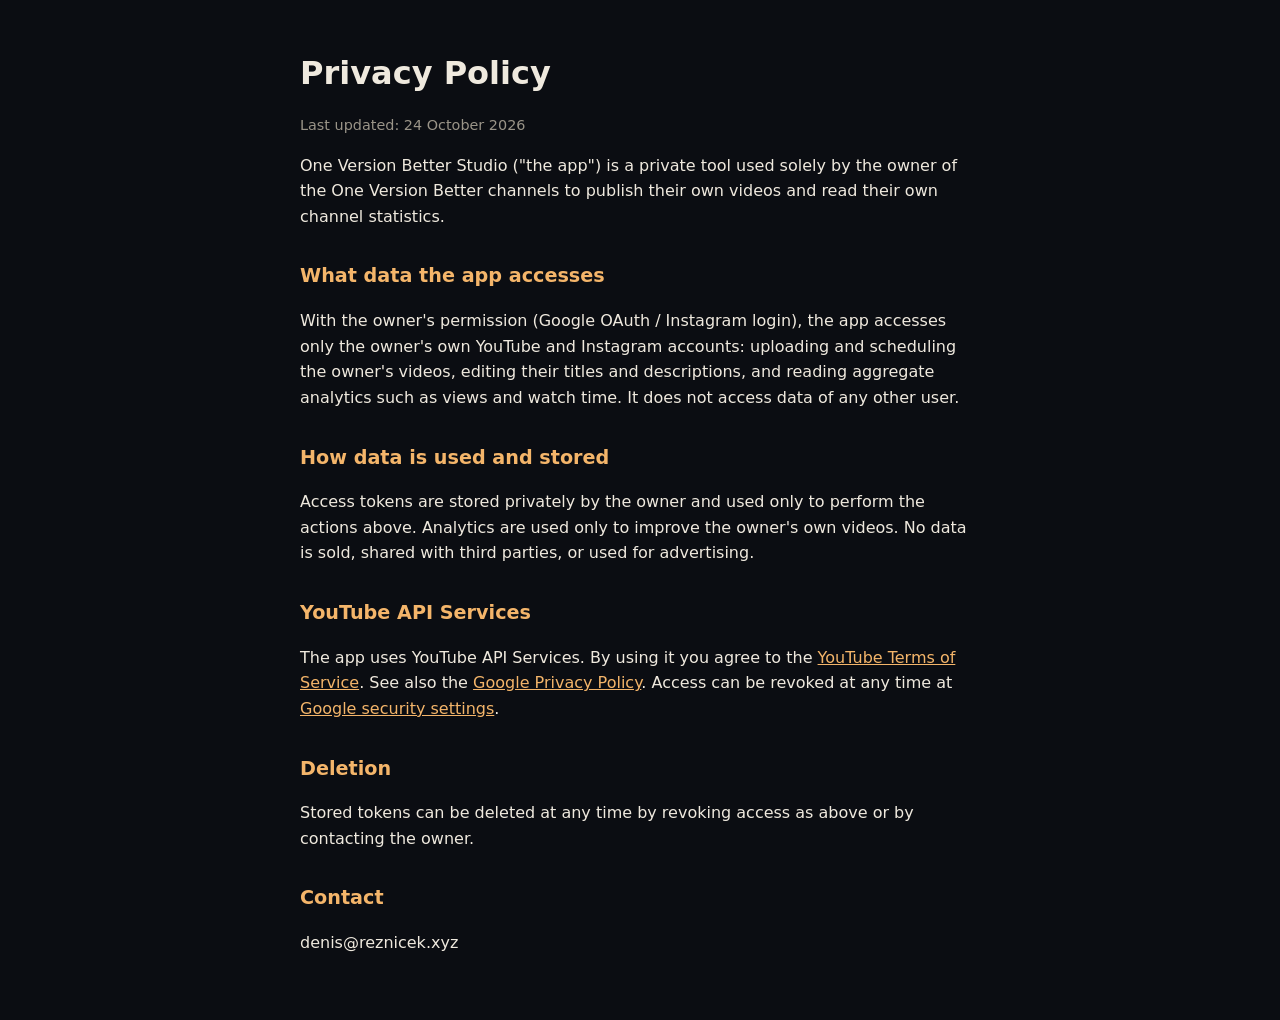
==== privacy.html @ 56f419a1 "Studio site: home, privacy, terms Co-Authored-By: Claude Opus 5.5 <noreply@anthropic.com>" ====
<!doctype html><html lang="en"><head><meta charset="utf-8"><meta name="viewport" content="width=device-width,initial-scale=1">
<title>Privacy Policy – One Version Better Studio</title><link rel="stylesheet" href="style.css"></head><body><main>
<h1>Privacy Policy</h1><p class="small">Last updated: 24 October 2026</p>
<p>One Version Better Studio ("the app") is a private tool used solely by the owner of the One Version Better channels to publish their own videos and read their own channel statistics.</p>
<h2>What data the app accesses</h2>
<p>With the owner's permission (Google OAuth / Instagram login), the app accesses only the owner's own YouTube and Instagram accounts: uploading and scheduling the owner's videos, editing their titles and descriptions, and reading aggregate analytics such as views and watch time. It does not access data of any other user.</p>
<h2>How data is used and stored</h2>
<p>Access tokens are stored privately by the owner and used only to perform the actions above. Analytics are used only to improve the owner's own videos. No data is sold, shared with third parties, or used for advertising.</p>
<h2>YouTube API Services</h2>
<p>The app uses YouTube API Services. By using it you agree to the <a href="https://www.youtube.com/t/terms">YouTube Terms of Service</a>. See also the <a href="https://policies.google.com/privacy">Google Privacy Policy</a>. Access can be revoked at any time at <a href="https://security.google.com/settings/security/permissions">Google security settings</a>.</p>
<h2>Deletion</h2>
<p>Stored tokens can be deleted at any time by revoking access as above or by contacting the owner.</p>
<h2>Contact</h2><p>denis@reznicek.xyz</p>
</main></body></html>
---- style.css ----
:root{--bg:#0b0d12;--fg:#efe9de;--muted:#9a9488;--amber:#f4b56a}
body{margin:0;background:var(--bg);color:var(--fg);font:16px/1.6 system-ui,-apple-system,sans-serif}
main{max-width:680px;margin:0 auto;padding:48px max(16px,env(safe-area-inset-left))}
h1{font-size:2rem;margin:0 0 .5rem}h2{font-size:1.2rem;margin-top:2rem;color:var(--amber)}
a{color:var(--amber)}p.small{color:var(--muted);font-size:.9rem}
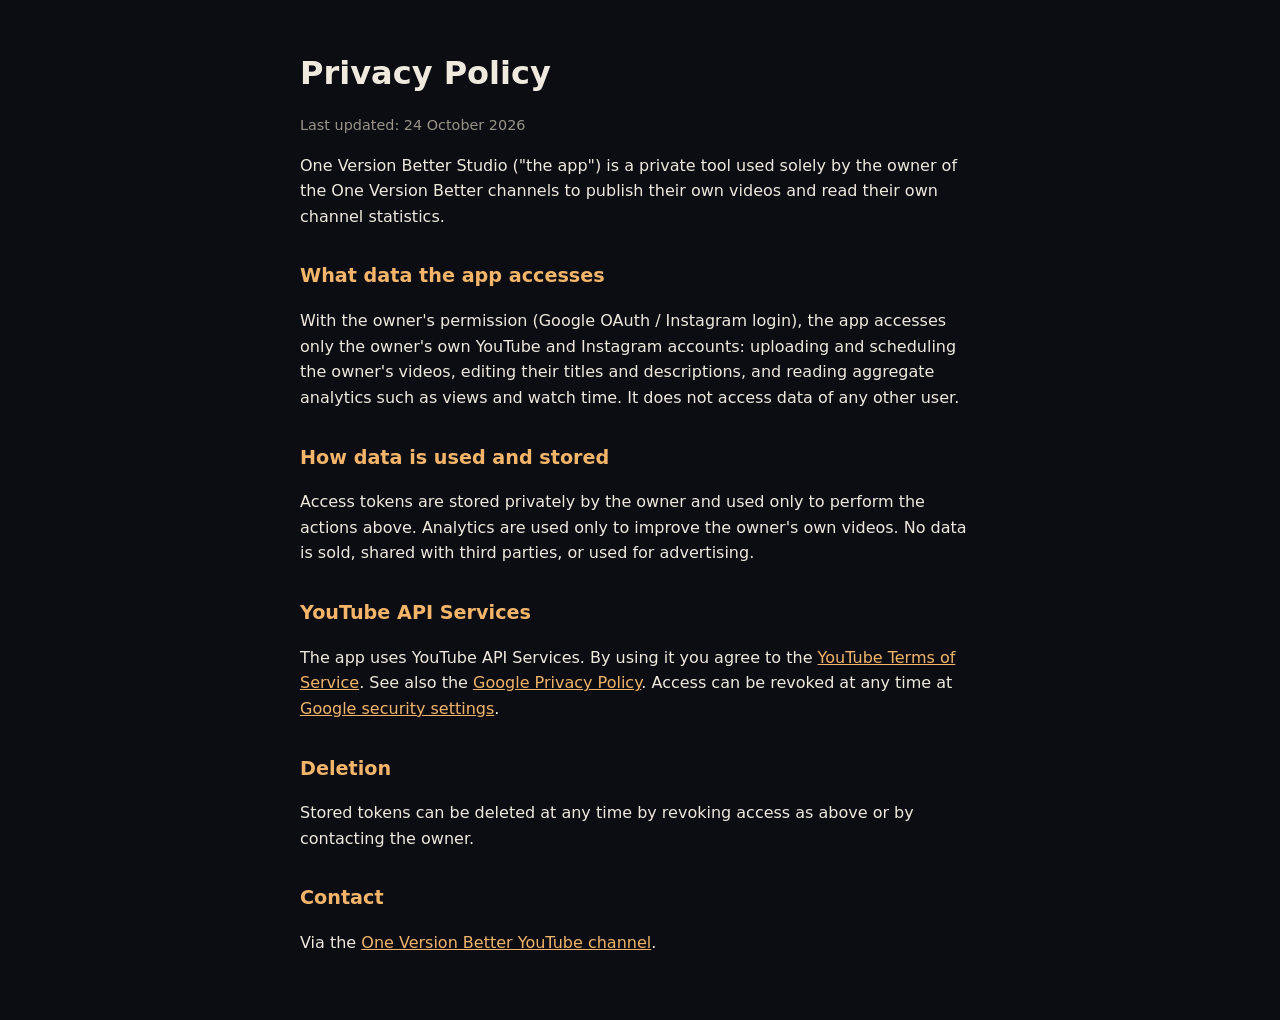
==== commit cf72eafc: "Remove personal email from public pages Co-Authored-By: Claude Opus 5.5 <noreply@anthropic.com>" ====
--- a/privacy.html
+++ b/privacy.html
@@ -10,5 +10,5 @@
 <p>The app uses YouTube API Services. By using it you agree to the <a href="https://www.youtube.com/t/terms">YouTube Terms of Service</a>. See also the <a href="https://policies.google.com/privacy">Google Privacy Policy</a>. Access can be revoked at any time at <a href="https://security.google.com/settings/security/permissions">Google security settings</a>.</p>
 <h2>Deletion</h2>
 <p>Stored tokens can be deleted at any time by revoking access as above or by contacting the owner.</p>
-<h2>Contact</h2><p>denis@reznicek.xyz</p>
+<h2>Contact</h2><p>Via the <a href="https://www.youtube.com/@oneversionbetter">One Version Better YouTube channel</a>.</p>
 </main></body></html>
